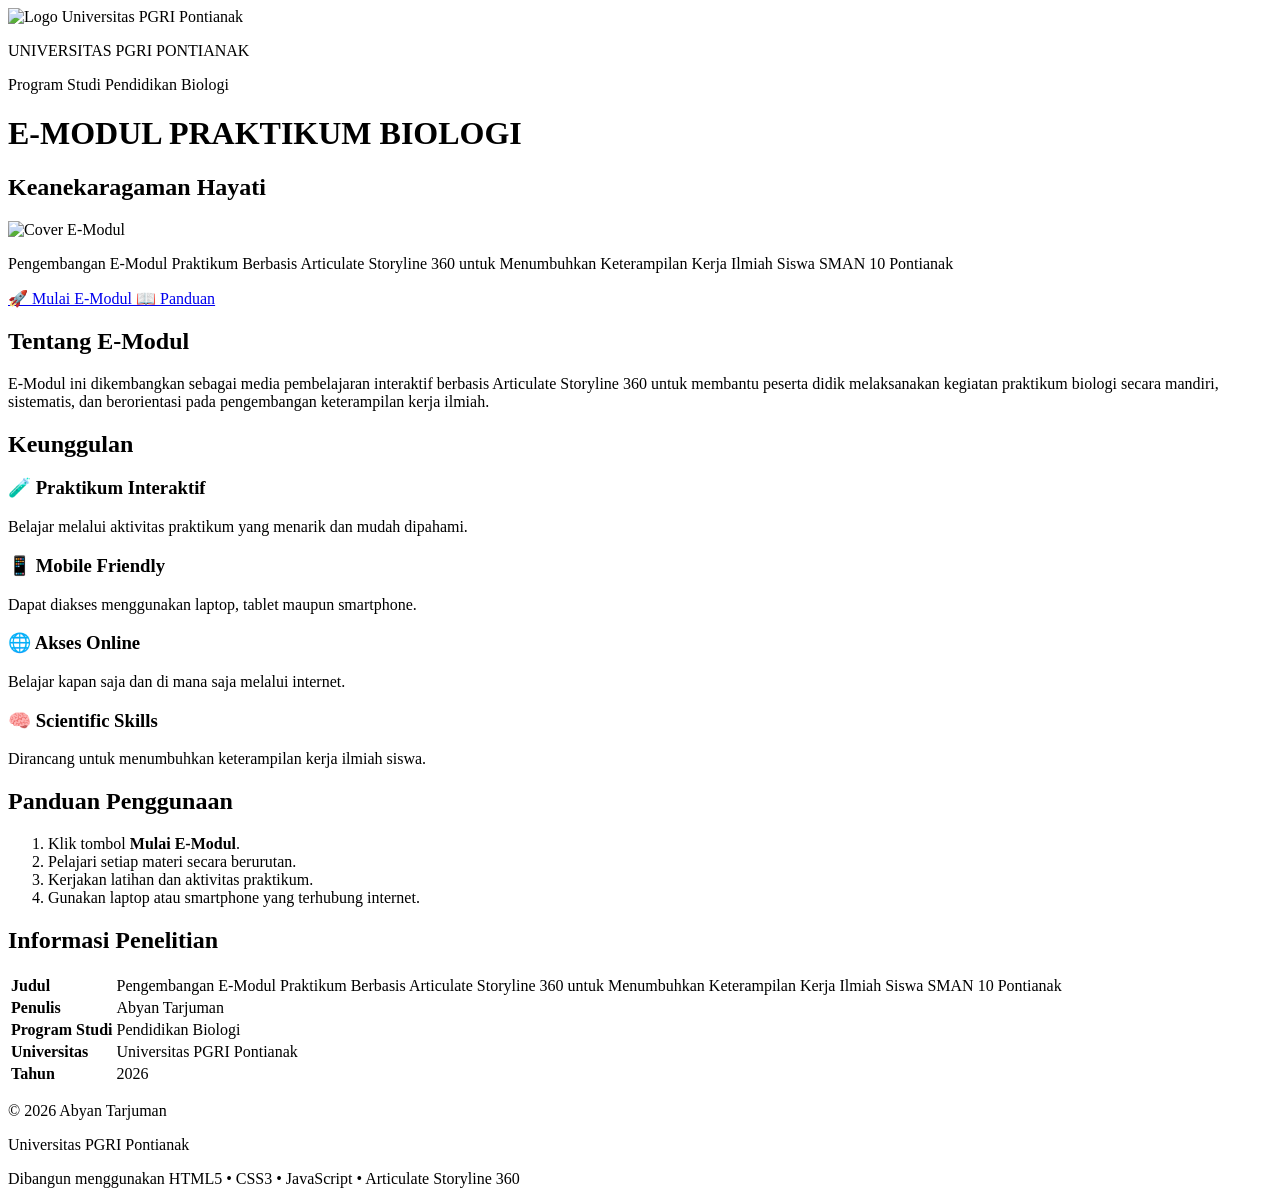
==== index.html @ 0f0f500f "Add files via upload" ====
<!DOCTYPE html>
<html lang="id">

<head>

    <meta charset="UTF-8">
    <meta name="viewport" content="width=device-width, initial-scale=1.0">

    <title>
        E-Modul Praktikum Biologi | Universitas PGRI Pontianak
    </title>

    <meta name="description"
        content="Pengembangan E-Modul Praktikum Berbasis Articulate Storyline 360 untuk Menumbuhkan Keterampilan Kerja Ilmiah Siswa SMAN 10 Pontianak">

    <link rel="stylesheet" href="style.css">

    <link rel="preconnect" href="https://fonts.googleapis.com">

    <link rel="preconnect" href="https://fonts.gstatic.com" crossorigin>

    <link href="https://fonts.googleapis.com/css2?family=Poppins:wght@300;400;500;600;700&display=swap"
        rel="stylesheet">

</head>

<body>

    <!--==================== HERO ====================-->

    <header class="hero">

        <div class="hero-content">

            <img src="assets/images/logo-upgriptk.png"
                class="logo"
                alt="Logo Universitas PGRI Pontianak">

            <p class="kampus">

                UNIVERSITAS PGRI PONTIANAK

            </p>

            <p class="prodi">

                Program Studi Pendidikan Biologi

            </p>

            <h1>

                E-MODUL PRAKTIKUM BIOLOGI

            </h1>

            <h2>

                Keanekaragaman Hayati

            </h2>

            <img src="assets/images/cover.png"
                class="cover"
                alt="Cover E-Modul">

            <p class="judul">

                Pengembangan E-Modul Praktikum Berbasis Articulate Storyline 360
                untuk Menumbuhkan Keterampilan Kerja Ilmiah
                Siswa SMAN 10 Pontianak

            </p>

            <div class="button-group">

                <a href="story.html" class="btn-start">

                    🚀 Mulai E-Modul

                </a>

                <a href="#panduan" class="btn-secondary">

                    📖 Panduan

                </a>

            </div>

        </div>

    </header>

    <!--==================== ABOUT ====================-->

    <section class="section" id="tentang">

        <h2>

            Tentang E-Modul

        </h2>

        <p>

            E-Modul ini dikembangkan sebagai media pembelajaran interaktif
            berbasis Articulate Storyline 360 untuk membantu peserta didik
            melaksanakan kegiatan praktikum biologi secara mandiri,
            sistematis, dan berorientasi pada pengembangan keterampilan kerja
            ilmiah.

        </p>

    </section>

    <!--==================== FITUR ====================-->

    <section class="section">

        <h2>

            Keunggulan

        </h2>

        <div class="cards">

            <div class="card">

                <h3>🧪 Praktikum Interaktif</h3>

                <p>

                    Belajar melalui aktivitas praktikum yang menarik
                    dan mudah dipahami.

                </p>

            </div>

            <div class="card">

                <h3>📱 Mobile Friendly</h3>

                <p>

                    Dapat diakses menggunakan laptop,
                    tablet maupun smartphone.

                </p>

            </div>

            <div class="card">

                <h3>🌐 Akses Online</h3>

                <p>

                    Belajar kapan saja
                    dan di mana saja melalui internet.

                </p>

            </div>

            <div class="card">

                <h3>🧠 Scientific Skills</h3>

                <p>

                    Dirancang untuk menumbuhkan
                    keterampilan kerja ilmiah siswa.

                </p>

            </div>

        </div>

    </section>

    <!--==================== PANDUAN ====================-->

    <section class="section" id="panduan">

        <h2>

            Panduan Penggunaan

        </h2>

        <ol>

            <li>Klik tombol <b>Mulai E-Modul</b>.</li>

            <li>Pelajari setiap materi secara berurutan.</li>

            <li>Kerjakan latihan dan aktivitas praktikum.</li>

            <li>Gunakan laptop atau smartphone yang terhubung internet.</li>

        </ol>

    </section>

    <!--==================== PENELITIAN ====================-->

    <section class="section">

        <h2>

            Informasi Penelitian

        </h2>

        <table>

            <tr>

                <td><b>Judul</b></td>

                <td>

                    Pengembangan E-Modul Praktikum Berbasis Articulate Storyline 360
                    untuk Menumbuhkan Keterampilan Kerja Ilmiah Siswa SMAN 10 Pontianak

                </td>

            </tr>

            <tr>

                <td><b>Penulis</b></td>

                <td>Abyan Tarjuman</td>

            </tr>

            <tr>

                <td><b>Program Studi</b></td>

                <td>Pendidikan Biologi</td>

            </tr>

            <tr>

                <td><b>Universitas</b></td>

                <td>Universitas PGRI Pontianak</td>

            </tr>

            <tr>

                <td><b>Tahun</b></td>

                <td>2026</td>

            </tr>

        </table>

    </section>

    <!--==================== FOOTER ====================-->

    <footer>

        <p>

            © 2026 Abyan Tarjuman

        </p>

        <p>

            Universitas PGRI Pontianak

        </p>

        <p>

            Dibangun menggunakan HTML5 • CSS3 • JavaScript • Articulate Storyline 360

        </p>

    </footer>

    <script src="script.js"></script>

</body>

</html>
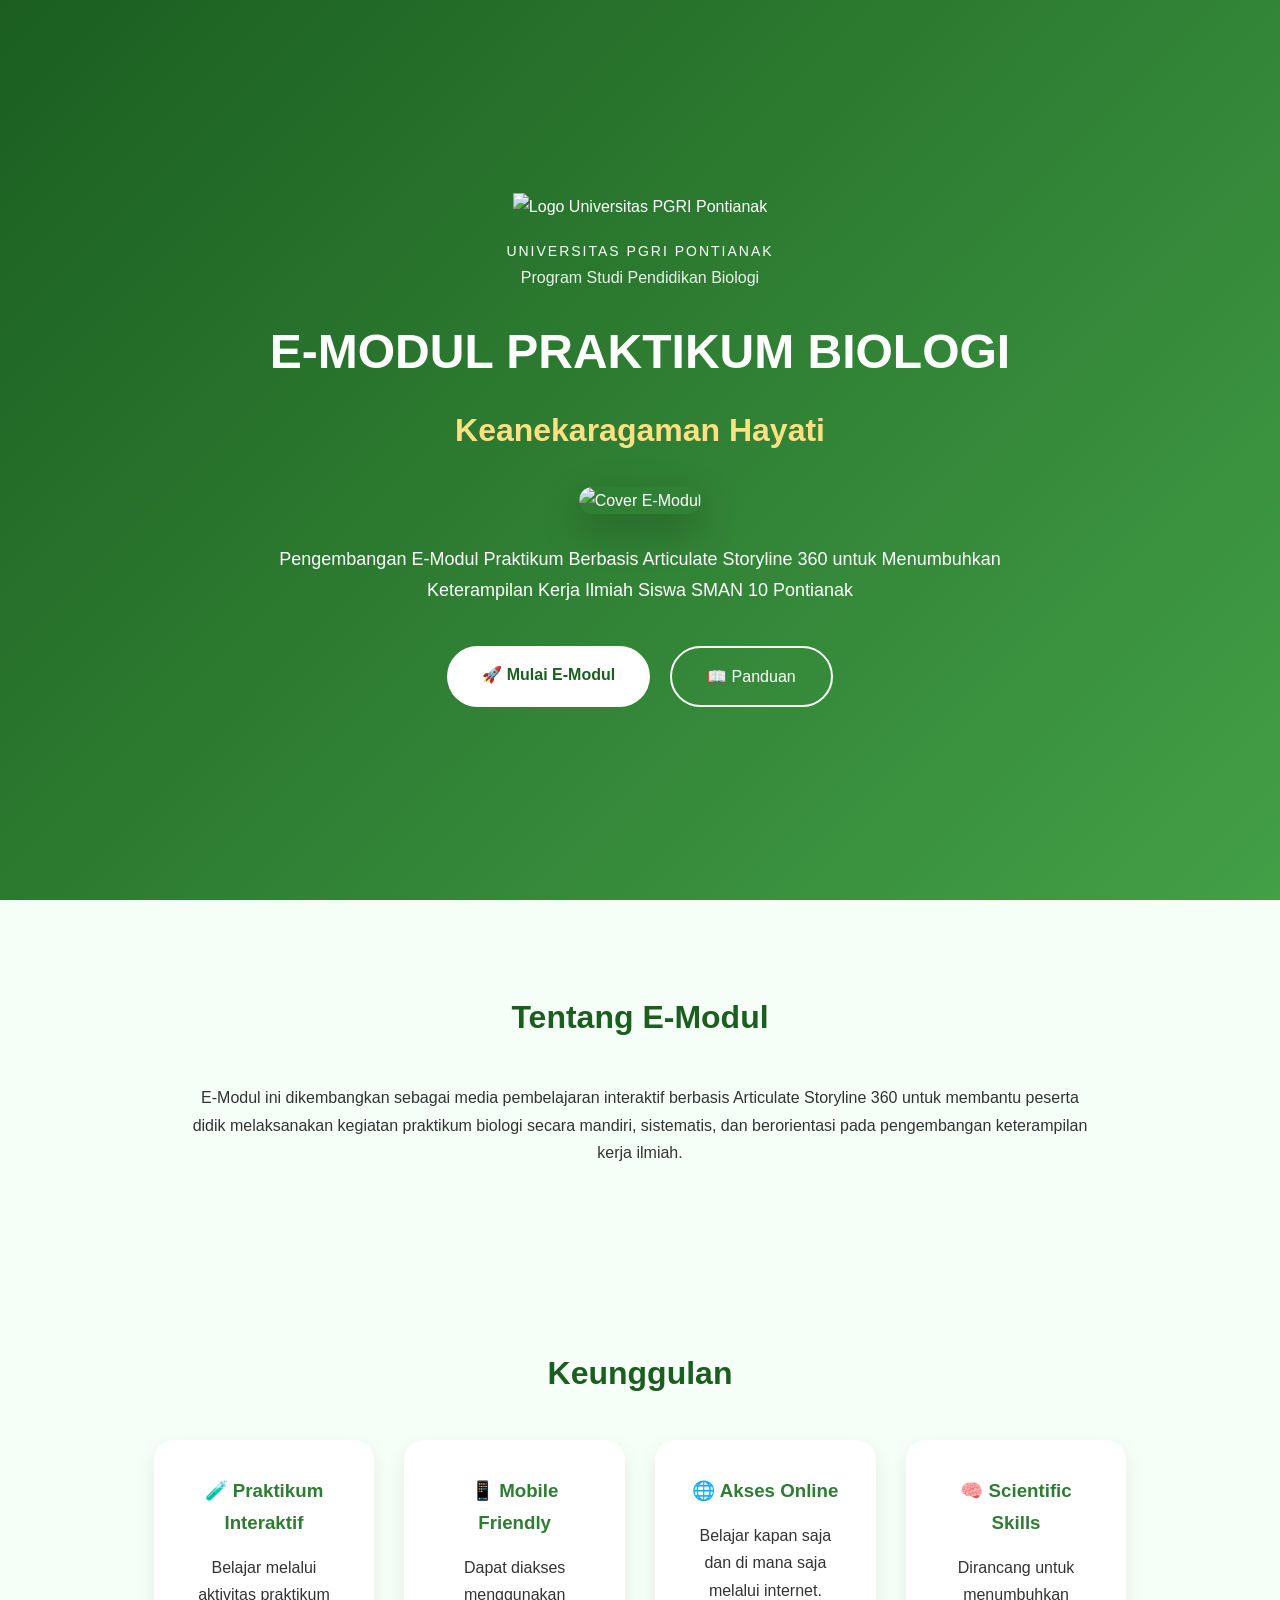
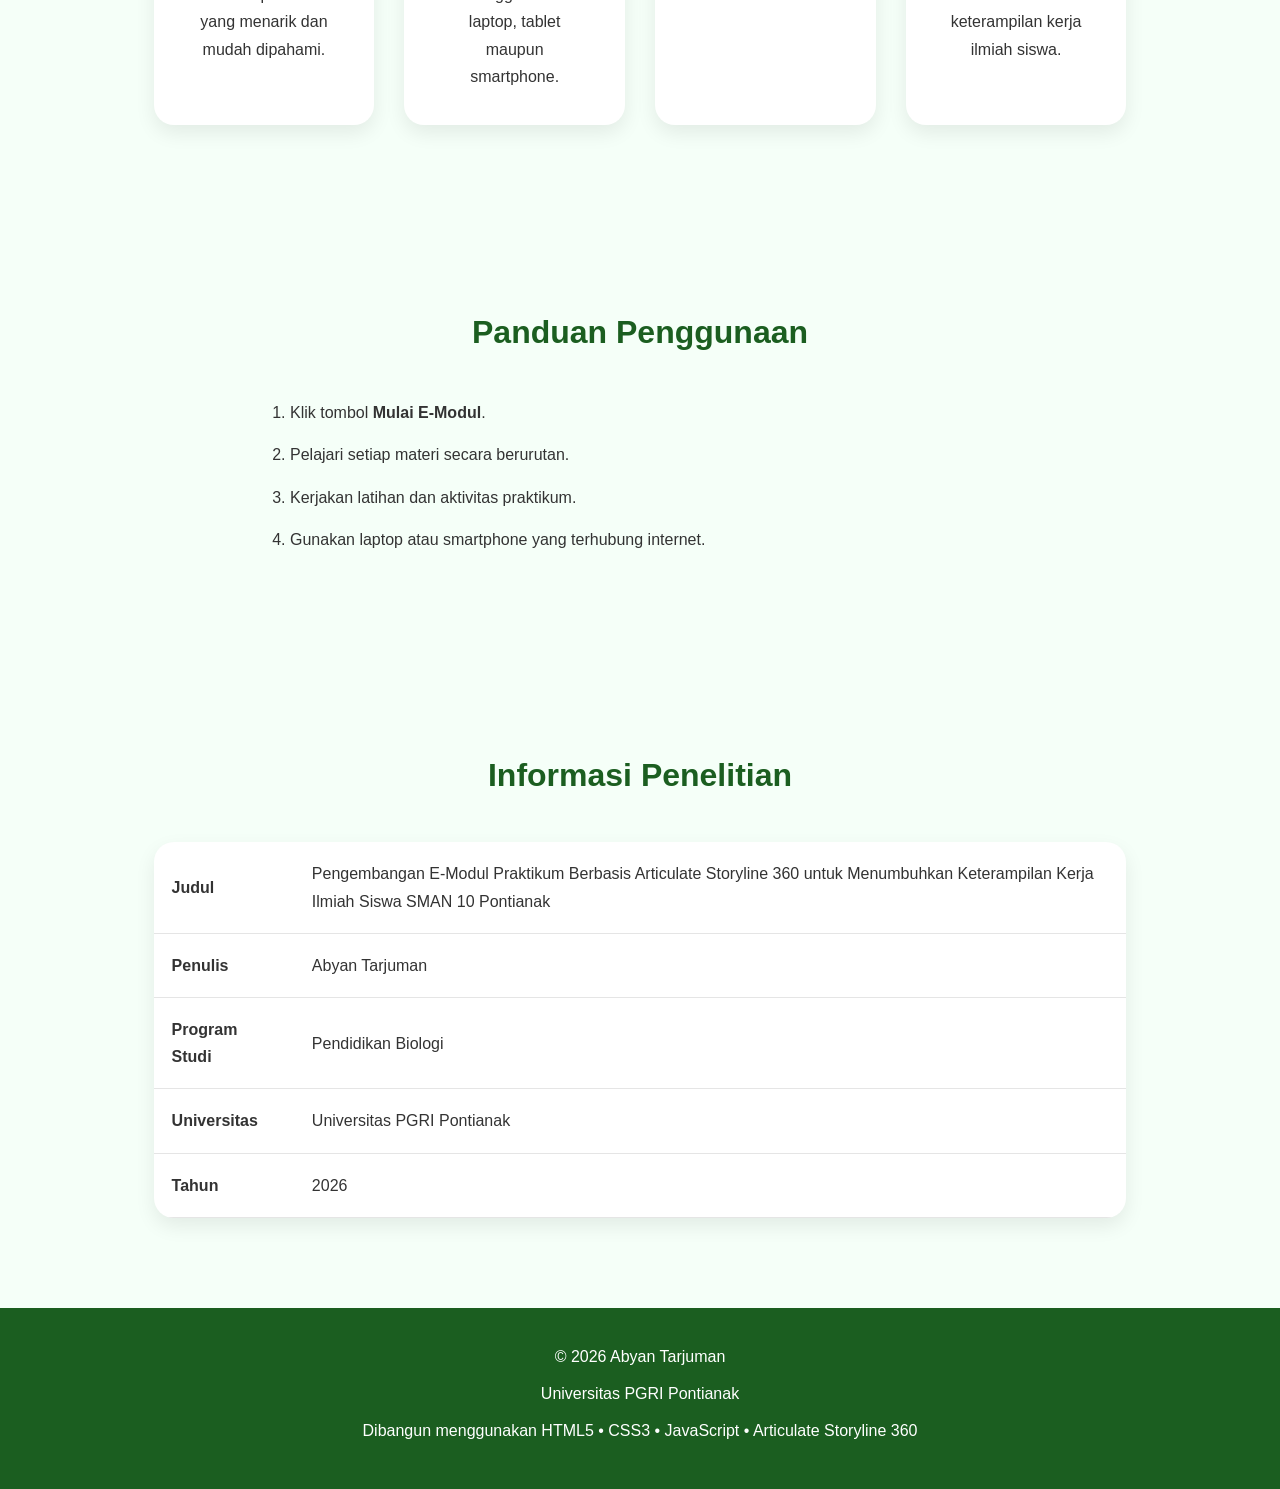
==== commit fe0c4dec: "Menambahkan hasil publish Articulate Storyline" ====
--- a/index.html
+++ b/index.html
@@ -1,298 +1,298 @@
-<!DOCTYPE html>
-<html lang="id">
-
-<head>
-
-    <meta charset="UTF-8">
-    <meta name="viewport" content="width=device-width, initial-scale=1.0">
-
-    <title>
-        E-Modul Praktikum Biologi | Universitas PGRI Pontianak
-    </title>
-
-    <meta name="description"
-        content="Pengembangan E-Modul Praktikum Berbasis Articulate Storyline 360 untuk Menumbuhkan Keterampilan Kerja Ilmiah Siswa SMAN 10 Pontianak">
-
-    <link rel="stylesheet" href="style.css">
-
-    <link rel="preconnect" href="https://fonts.googleapis.com">
-
-    <link rel="preconnect" href="https://fonts.gstatic.com" crossorigin>
-
-    <link href="https://fonts.googleapis.com/css2?family=Poppins:wght@300;400;500;600;700&display=swap"
-        rel="stylesheet">
-
-</head>
-
-<body>
-
-    <!--==================== HERO ====================-->
-
-    <header class="hero">
-
-        <div class="hero-content">
-
-            <img src="assets/images/logo-upgriptk.png"
-                class="logo"
-                alt="Logo Universitas PGRI Pontianak">
-
-            <p class="kampus">
-
-                UNIVERSITAS PGRI PONTIANAK
-
-            </p>
-
-            <p class="prodi">
-
-                Program Studi Pendidikan Biologi
-
-            </p>
-
-            <h1>
-
-                E-MODUL PRAKTIKUM BIOLOGI
-
-            </h1>
-
-            <h2>
-
-                Keanekaragaman Hayati
-
-            </h2>
-
-            <img src="assets/images/cover.png"
-                class="cover"
-                alt="Cover E-Modul">
-
-            <p class="judul">
-
-                Pengembangan E-Modul Praktikum Berbasis Articulate Storyline 360
-                untuk Menumbuhkan Keterampilan Kerja Ilmiah
-                Siswa SMAN 10 Pontianak
-
-            </p>
-
-            <div class="button-group">
-
-                <a href="story.html" class="btn-start">
-
-                    🚀 Mulai E-Modul
-
-                </a>
-
-                <a href="#panduan" class="btn-secondary">
-
-                    📖 Panduan
-
-                </a>
-
-            </div>
-
-        </div>
-
-    </header>
-
-    <!--==================== ABOUT ====================-->
-
-    <section class="section" id="tentang">
-
-        <h2>
-
-            Tentang E-Modul
-
-        </h2>
-
-        <p>
-
-            E-Modul ini dikembangkan sebagai media pembelajaran interaktif
-            berbasis Articulate Storyline 360 untuk membantu peserta didik
-            melaksanakan kegiatan praktikum biologi secara mandiri,
-            sistematis, dan berorientasi pada pengembangan keterampilan kerja
-            ilmiah.
-
-        </p>
-
-    </section>
-
-    <!--==================== FITUR ====================-->
-
-    <section class="section">
-
-        <h2>
-
-            Keunggulan
-
-        </h2>
-
-        <div class="cards">
-
-            <div class="card">
-
-                <h3>🧪 Praktikum Interaktif</h3>
-
-                <p>
-
-                    Belajar melalui aktivitas praktikum yang menarik
-                    dan mudah dipahami.
-
-                </p>
-
-            </div>
-
-            <div class="card">
-
-                <h3>📱 Mobile Friendly</h3>
-
-                <p>
-
-                    Dapat diakses menggunakan laptop,
-                    tablet maupun smartphone.
-
-                </p>
-
-            </div>
-
-            <div class="card">
-
-                <h3>🌐 Akses Online</h3>
-
-                <p>
-
-                    Belajar kapan saja
-                    dan di mana saja melalui internet.
-
-                </p>
-
-            </div>
-
-            <div class="card">
-
-                <h3>🧠 Scientific Skills</h3>
-
-                <p>
-
-                    Dirancang untuk menumbuhkan
-                    keterampilan kerja ilmiah siswa.
-
-                </p>
-
-            </div>
-
-        </div>
-
-    </section>
-
-    <!--==================== PANDUAN ====================-->
-
-    <section class="section" id="panduan">
-
-        <h2>
-
-            Panduan Penggunaan
-
-        </h2>
-
-        <ol>
-
-            <li>Klik tombol <b>Mulai E-Modul</b>.</li>
-
-            <li>Pelajari setiap materi secara berurutan.</li>
-
-            <li>Kerjakan latihan dan aktivitas praktikum.</li>
-
-            <li>Gunakan laptop atau smartphone yang terhubung internet.</li>
-
-        </ol>
-
-    </section>
-
-    <!--==================== PENELITIAN ====================-->
-
-    <section class="section">
-
-        <h2>
-
-            Informasi Penelitian
-
-        </h2>
-
-        <table>
-
-            <tr>
-
-                <td><b>Judul</b></td>
-
-                <td>
-
-                    Pengembangan E-Modul Praktikum Berbasis Articulate Storyline 360
-                    untuk Menumbuhkan Keterampilan Kerja Ilmiah Siswa SMAN 10 Pontianak
-
-                </td>
-
-            </tr>
-
-            <tr>
-
-                <td><b>Penulis</b></td>
-
-                <td>Abyan Tarjuman</td>
-
-            </tr>
-
-            <tr>
-
-                <td><b>Program Studi</b></td>
-
-                <td>Pendidikan Biologi</td>
-
-            </tr>
-
-            <tr>
-
-                <td><b>Universitas</b></td>
-
-                <td>Universitas PGRI Pontianak</td>
-
-            </tr>
-
-            <tr>
-
-                <td><b>Tahun</b></td>
-
-                <td>2026</td>
-
-            </tr>
-
-        </table>
-
-    </section>
-
-    <!--==================== FOOTER ====================-->
-
-    <footer>
-
-        <p>
-
-            © 2026 Abyan Tarjuman
-
-        </p>
-
-        <p>
-
-            Universitas PGRI Pontianak
-
-        </p>
-
-        <p>
-
-            Dibangun menggunakan HTML5 • CSS3 • JavaScript • Articulate Storyline 360
-
-        </p>
-
-    </footer>
-
-    <script src="script.js"></script>
-
-</body>
-
+<!DOCTYPE html>
+<html lang="id">
+
+<head>
+
+    <meta charset="UTF-8">
+    <meta name="viewport" content="width=device-width, initial-scale=1.0">
+
+    <title>
+        E-Modul Praktikum Biologi | Universitas PGRI Pontianak
+    </title>
+
+    <meta name="description"
+        content="Pengembangan E-Modul Praktikum Berbasis Articulate Storyline 360 untuk Menumbuhkan Keterampilan Kerja Ilmiah Siswa SMAN 10 Pontianak">
+
+    <link rel="stylesheet" href="style.css">
+
+    <link rel="preconnect" href="https://fonts.googleapis.com">
+
+    <link rel="preconnect" href="https://fonts.gstatic.com" crossorigin>
+
+    <link href="https://fonts.googleapis.com/css2?family=Poppins:wght@300;400;500;600;700&display=swap"
+        rel="stylesheet">
+
+</head>
+
+<body>
+
+    <!--==================== HERO ====================-->
+
+    <header class="hero">
+
+        <div class="hero-content">
+
+            <img src="assets/images/logo-upgriptk.png"
+                class="logo"
+                alt="Logo Universitas PGRI Pontianak">
+
+            <p class="kampus">
+
+                UNIVERSITAS PGRI PONTIANAK
+
+            </p>
+
+            <p class="prodi">
+
+                Program Studi Pendidikan Biologi
+
+            </p>
+
+            <h1>
+
+                E-MODUL PRAKTIKUM BIOLOGI
+
+            </h1>
+
+            <h2>
+
+                Keanekaragaman Hayati
+
+            </h2>
+
+            <img src="assets/images/cover.png"
+                class="cover"
+                alt="Cover E-Modul">
+
+            <p class="judul">
+
+                Pengembangan E-Modul Praktikum Berbasis Articulate Storyline 360
+                untuk Menumbuhkan Keterampilan Kerja Ilmiah
+                Siswa SMAN 10 Pontianak
+
+            </p>
+
+            <div class="button-group">
+
+                <a href="story.html" class="btn-start">
+
+                    🚀 Mulai E-Modul
+
+                </a>
+
+                <a href="#panduan" class="btn-secondary">
+
+                    📖 Panduan
+
+                </a>
+
+            </div>
+
+        </div>
+
+    </header>
+
+    <!--==================== ABOUT ====================-->
+
+    <section class="section" id="tentang">
+
+        <h2>
+
+            Tentang E-Modul
+
+        </h2>
+
+        <p>
+
+            E-Modul ini dikembangkan sebagai media pembelajaran interaktif
+            berbasis Articulate Storyline 360 untuk membantu peserta didik
+            melaksanakan kegiatan praktikum biologi secara mandiri,
+            sistematis, dan berorientasi pada pengembangan keterampilan kerja
+            ilmiah.
+
+        </p>
+
+    </section>
+
+    <!--==================== FITUR ====================-->
+
+    <section class="section">
+
+        <h2>
+
+            Keunggulan
+
+        </h2>
+
+        <div class="cards">
+
+            <div class="card">
+
+                <h3>🧪 Praktikum Interaktif</h3>
+
+                <p>
+
+                    Belajar melalui aktivitas praktikum yang menarik
+                    dan mudah dipahami.
+
+                </p>
+
+            </div>
+
+            <div class="card">
+
+                <h3>📱 Mobile Friendly</h3>
+
+                <p>
+
+                    Dapat diakses menggunakan laptop,
+                    tablet maupun smartphone.
+
+                </p>
+
+            </div>
+
+            <div class="card">
+
+                <h3>🌐 Akses Online</h3>
+
+                <p>
+
+                    Belajar kapan saja
+                    dan di mana saja melalui internet.
+
+                </p>
+
+            </div>
+
+            <div class="card">
+
+                <h3>🧠 Scientific Skills</h3>
+
+                <p>
+
+                    Dirancang untuk menumbuhkan
+                    keterampilan kerja ilmiah siswa.
+
+                </p>
+
+            </div>
+
+        </div>
+
+    </section>
+
+    <!--==================== PANDUAN ====================-->
+
+    <section class="section" id="panduan">
+
+        <h2>
+
+            Panduan Penggunaan
+
+        </h2>
+
+        <ol>
+
+            <li>Klik tombol <b>Mulai E-Modul</b>.</li>
+
+            <li>Pelajari setiap materi secara berurutan.</li>
+
+            <li>Kerjakan latihan dan aktivitas praktikum.</li>
+
+            <li>Gunakan laptop atau smartphone yang terhubung internet.</li>
+
+        </ol>
+
+    </section>
+
+    <!--==================== PENELITIAN ====================-->
+
+    <section class="section">
+
+        <h2>
+
+            Informasi Penelitian
+
+        </h2>
+
+        <table>
+
+            <tr>
+
+                <td><b>Judul</b></td>
+
+                <td>
+
+                    Pengembangan E-Modul Praktikum Berbasis Articulate Storyline 360
+                    untuk Menumbuhkan Keterampilan Kerja Ilmiah Siswa SMAN 10 Pontianak
+
+                </td>
+
+            </tr>
+
+            <tr>
+
+                <td><b>Penulis</b></td>
+
+                <td>Abyan Tarjuman</td>
+
+            </tr>
+
+            <tr>
+
+                <td><b>Program Studi</b></td>
+
+                <td>Pendidikan Biologi</td>
+
+            </tr>
+
+            <tr>
+
+                <td><b>Universitas</b></td>
+
+                <td>Universitas PGRI Pontianak</td>
+
+            </tr>
+
+            <tr>
+
+                <td><b>Tahun</b></td>
+
+                <td>2026</td>
+
+            </tr>
+
+        </table>
+
+    </section>
+
+    <!--==================== FOOTER ====================-->
+
+    <footer>
+
+        <p>
+
+            © 2026 Abyan Tarjuman
+
+        </p>
+
+        <p>
+
+            Universitas PGRI Pontianak
+
+        </p>
+
+        <p>
+
+            Dibangun menggunakan HTML5 • CSS3 • JavaScript • Articulate Storyline 360
+
+        </p>
+
+    </footer>
+
+    <script src="script.js"></script>
+
+</body>
+
 </html>
--- a/style.css
+++ b/style.css
@@ -0,0 +1,372 @@
+/* ================================
+   BioLab Digital
+   Landing Page E-Modul Praktikum Biologi
+   Author : Abyan Tarjuman
+================================ */
+
+*{
+    margin:0;
+    padding:0;
+    box-sizing:border-box;
+}
+
+html{
+    scroll-behavior:smooth;
+}
+
+body{
+
+    font-family:'Poppins',sans-serif;
+
+    background:#f5fff8;
+
+    color:#333;
+
+    line-height:1.7;
+
+}
+
+/* ================= HERO ================= */
+
+.hero{
+
+    min-height:100vh;
+
+    display:flex;
+
+    justify-content:center;
+
+    align-items:center;
+
+    text-align:center;
+
+    padding:60px 20px;
+
+    background:linear-gradient(135deg,#1b5e20,#43a047);
+
+    color:white;
+
+}
+
+.hero-content{
+
+    max-width:900px;
+
+}
+
+.logo{
+
+    width:140px;
+
+    margin-bottom:20px;
+
+}
+
+.kampus{
+
+    font-size:14px;
+
+    letter-spacing:2px;
+
+    text-transform:uppercase;
+
+}
+
+.prodi{
+
+    opacity:.9;
+
+    margin-bottom:20px;
+
+}
+
+.hero h1{
+
+    font-size:3rem;
+
+    margin-bottom:10px;
+
+}
+
+.hero h2{
+
+    font-size:2rem;
+
+    color:#ffe082;
+
+    margin-bottom:30px;
+
+}
+
+.cover{
+
+    width:300px;
+
+    max-width:90%;
+
+    border-radius:20px;
+
+    box-shadow:0 15px 40px rgba(0,0,0,.25);
+
+    margin-bottom:30px;
+
+}
+
+.judul{
+
+    max-width:750px;
+
+    margin:auto;
+
+    font-size:18px;
+
+    margin-bottom:40px;
+
+}
+
+/* ================= BUTTON ================= */
+
+.button-group{
+
+    display:flex;
+
+    justify-content:center;
+
+    gap:20px;
+
+    flex-wrap:wrap;
+
+}
+
+.btn-start{
+
+    background:white;
+
+    color:#1b5e20;
+
+    text-decoration:none;
+
+    padding:15px 35px;
+
+    border-radius:50px;
+
+    font-weight:600;
+
+    transition:.3s;
+
+}
+
+.btn-start:hover{
+
+    transform:translateY(-5px);
+
+    box-shadow:0 10px 25px rgba(0,0,0,.25);
+
+}
+
+.btn-secondary{
+
+    border:2px solid white;
+
+    color:white;
+
+    text-decoration:none;
+
+    padding:15px 35px;
+
+    border-radius:50px;
+
+    transition:.3s;
+
+}
+
+.btn-secondary:hover{
+
+    background:white;
+
+    color:#1b5e20;
+
+}
+
+/* ================= SECTION ================= */
+
+.section{
+
+    padding:90px 12%;
+
+}
+
+.section h2{
+
+    text-align:center;
+
+    margin-bottom:40px;
+
+    color:#1b5e20;
+
+    font-size:2rem;
+
+}
+
+.section p{
+
+    text-align:center;
+
+    max-width:900px;
+
+    margin:auto;
+
+}
+
+/* ================= CARD ================= */
+
+.cards{
+
+    display:grid;
+
+    grid-template-columns:repeat(auto-fit,minmax(220px,1fr));
+
+    gap:30px;
+
+    margin-top:40px;
+
+}
+
+.card{
+
+    background:white;
+
+    border-radius:20px;
+
+    padding:35px;
+
+    text-align:center;
+
+    box-shadow:0 8px 20px rgba(0,0,0,.08);
+
+    transition:.35s;
+
+}
+
+.card:hover{
+
+    transform:translateY(-10px);
+
+}
+
+.card h3{
+
+    margin-bottom:15px;
+
+    color:#2e7d32;
+
+}
+
+/* ================= TABLE ================= */
+
+table{
+
+    width:100%;
+
+    border-collapse:collapse;
+
+    background:white;
+
+    border-radius:20px;
+
+    overflow:hidden;
+
+    margin-top:30px;
+
+    box-shadow:0 8px 20px rgba(0,0,0,.08);
+
+}
+
+td{
+
+    padding:18px;
+
+    border-bottom:1px solid #e5e5e5;
+
+}
+
+/* ================= LIST ================= */
+
+ol{
+
+    max-width:700px;
+
+    margin:auto;
+
+}
+
+ol li{
+
+    margin-bottom:15px;
+
+}
+
+/* ================= FOOTER ================= */
+
+footer{
+
+    background:#1b5e20;
+
+    color:white;
+
+    text-align:center;
+
+    padding:35px 20px;
+
+}
+
+footer p{
+
+    margin-bottom:10px;
+
+}
+
+/* ================= RESPONSIVE ================= */
+
+@media(max-width:768px){
+
+.hero h1{
+
+font-size:2rem;
+
+}
+
+.hero h2{
+
+font-size:1.4rem;
+
+}
+
+.cover{
+
+width:220px;
+
+}
+
+.section{
+
+padding:60px 8%;
+
+}
+
+.button-group{
+
+flex-direction:column;
+
+align-items:center;
+
+}
+
+.btn-start,
+.btn-secondary{
+
+width:260px;
+
+}
+
+}
